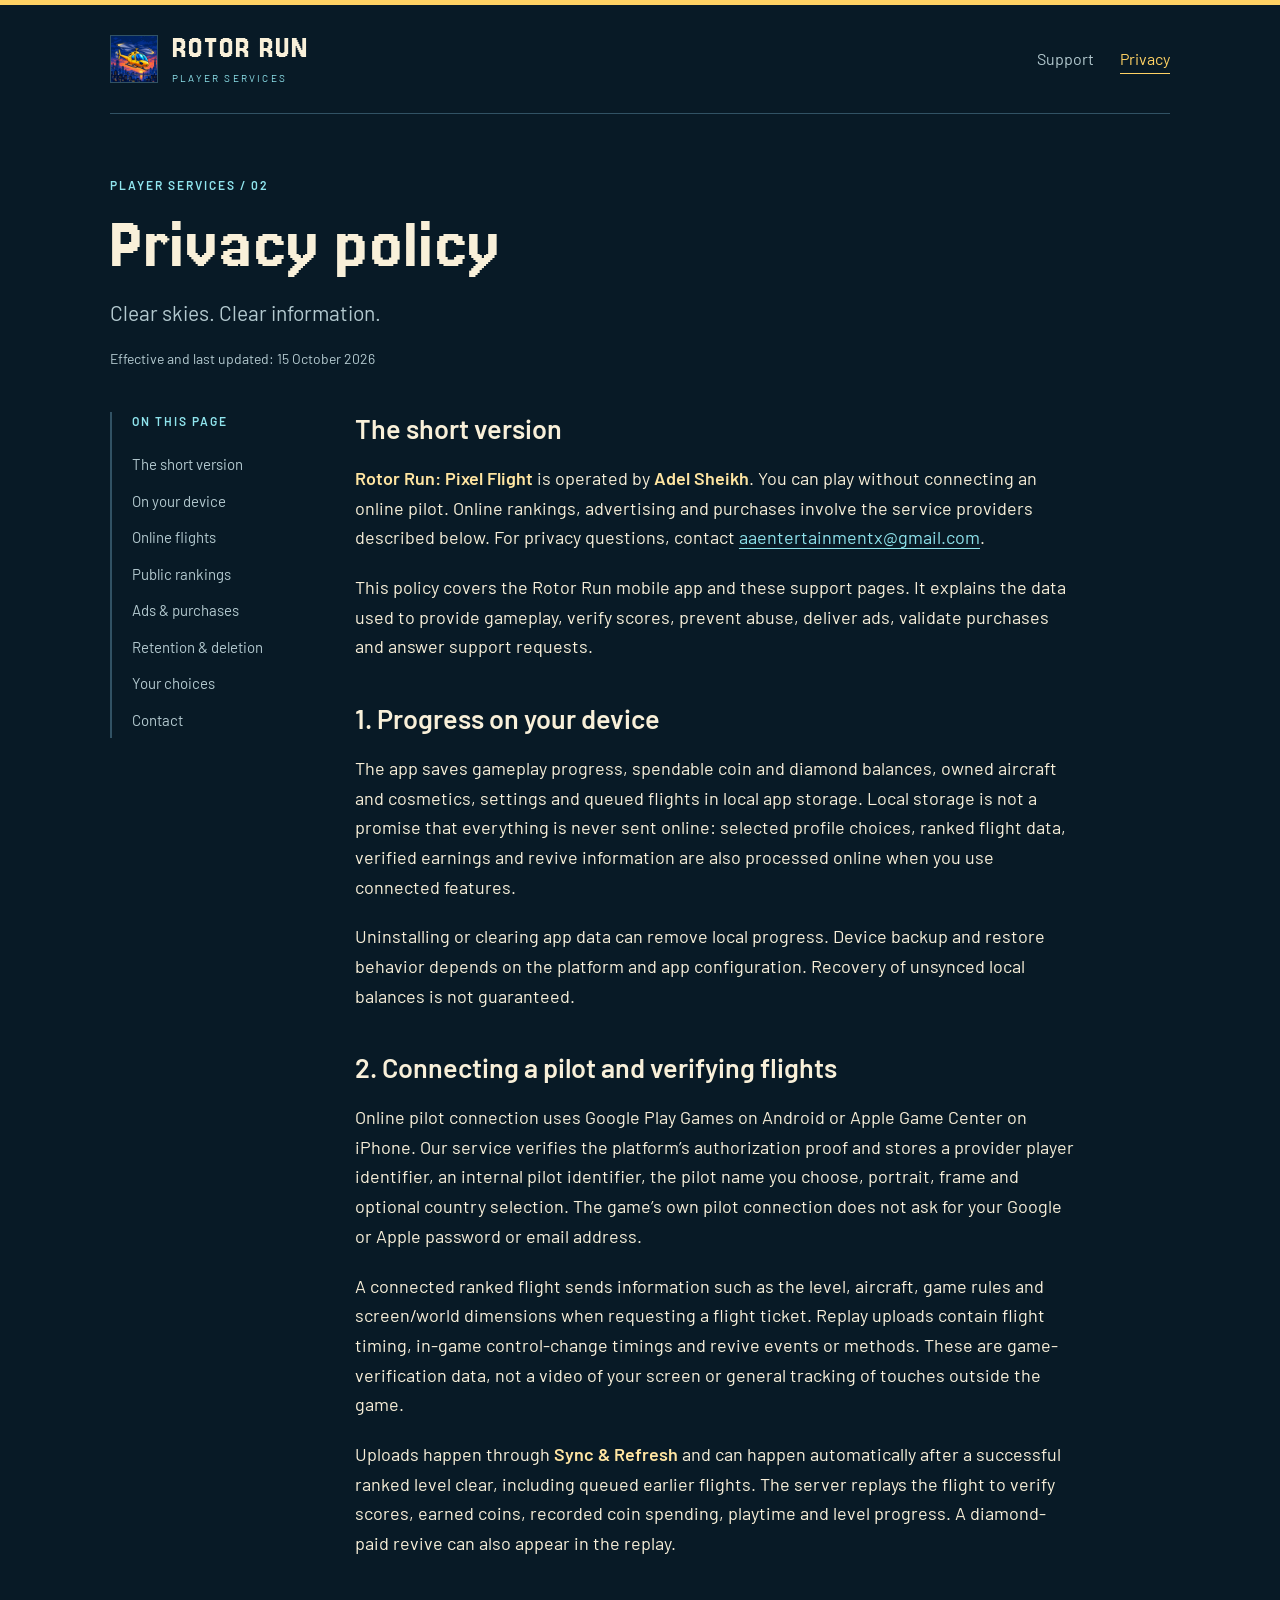
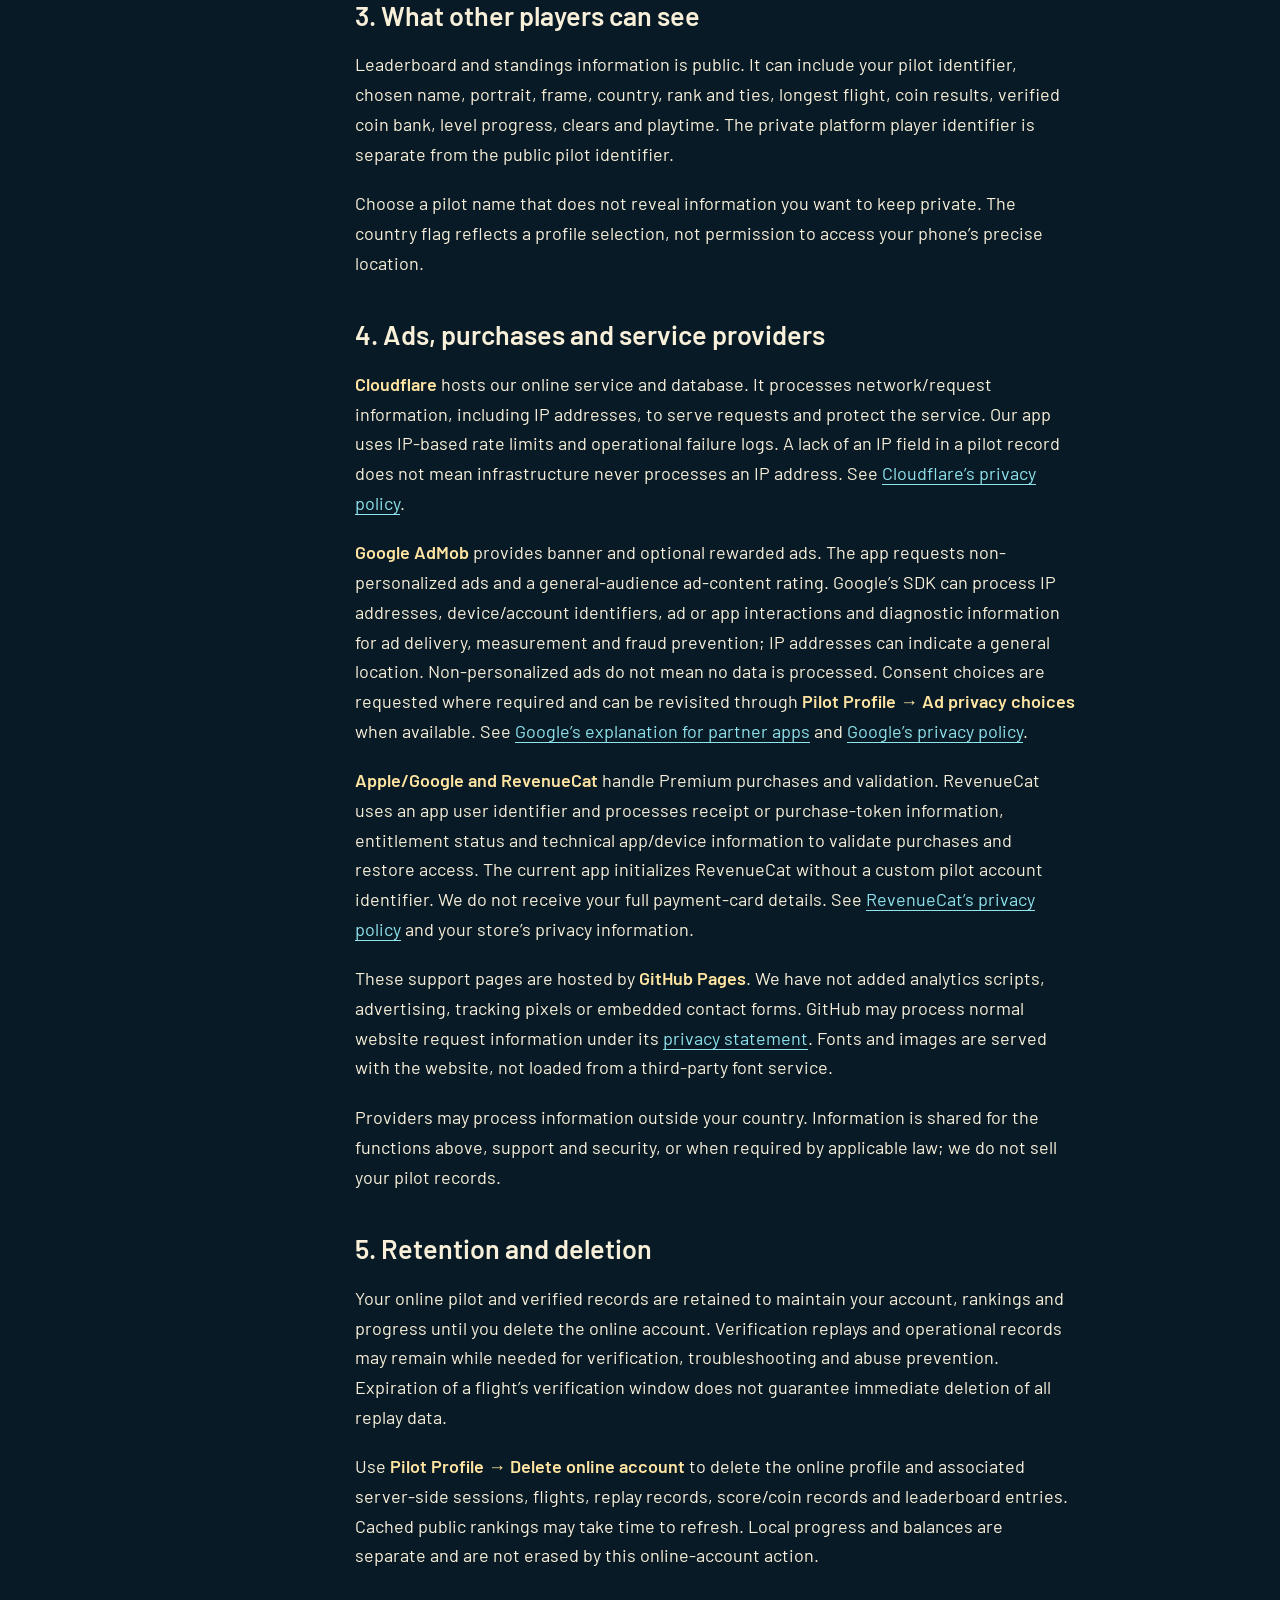
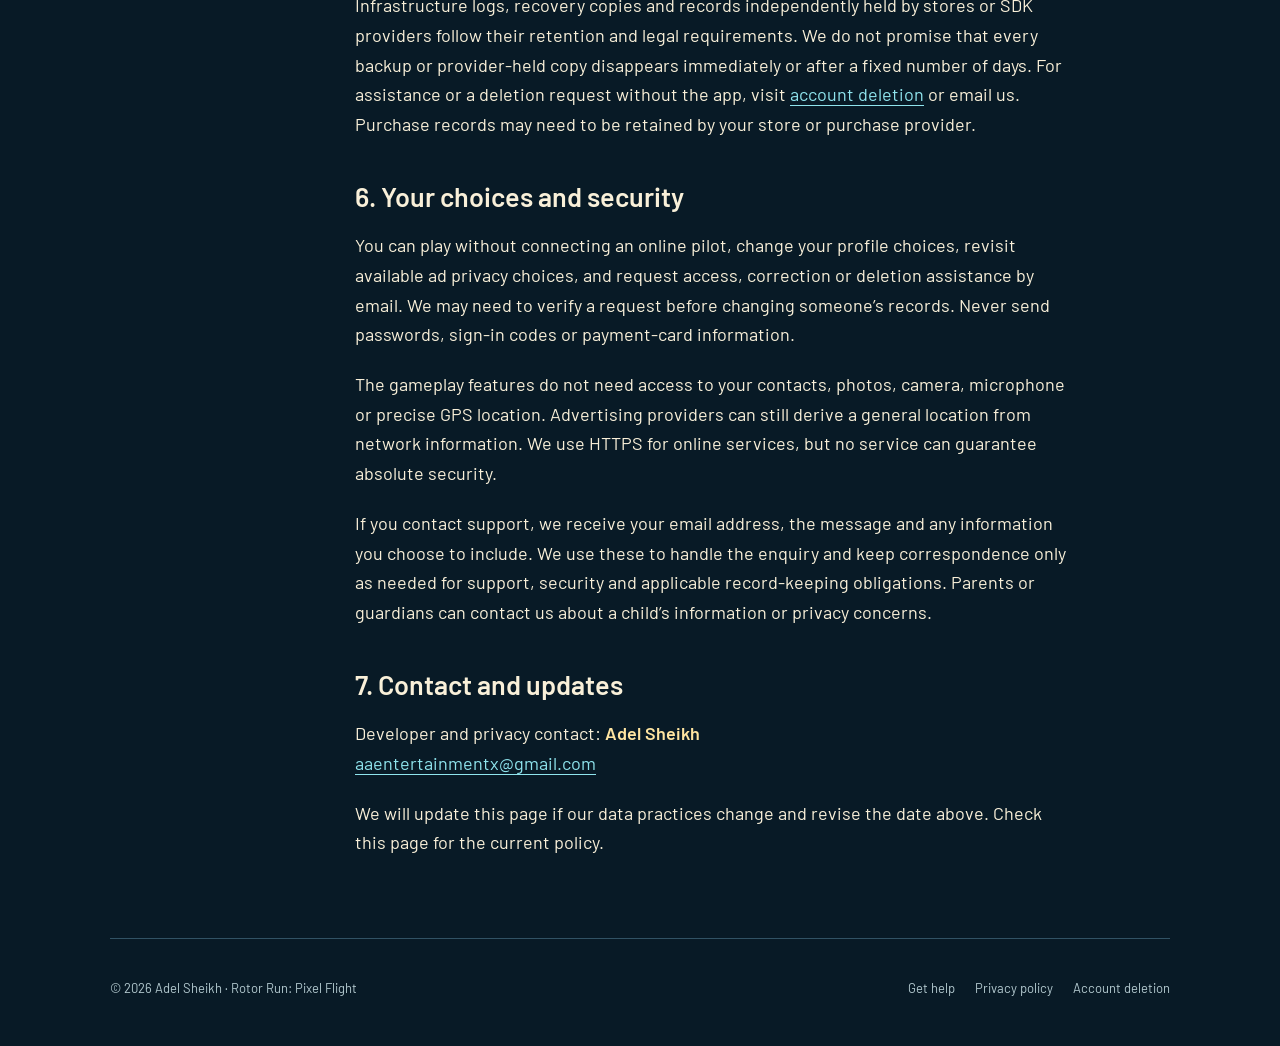
==== privacy/index.html @ ec8741ed "site: publish Rotor Run privacy and player support pages" ====
<!doctype html>
<html lang="en"><head><meta charset="utf-8"><meta name="viewport" content="width=device-width, initial-scale=1">
<meta name="description" content="How Rotor Run: Pixel Flight handles local progress, online pilot data, ads, purchases, retention and deletion."><meta name="referrer" content="no-referrer">
<meta http-equiv="Content-Security-Policy" content="default-src 'none'; img-src 'self'; style-src 'self'; font-src 'self'; base-uri 'none'; form-action 'none'">
<meta name="theme-color" content="#0a1e2b"><title>Privacy policy · Rotor Run</title>
<link rel="icon" type="image/png" href="../assets/icon-120.png"><link rel="stylesheet" href="../assets/site.css">
</head><body><a class="skip" href="#main">Skip to content</a><div class="shell"><header class="masthead"><a class="brand" href="../index.html"><img src="../assets/icon-120.png" width="48" height="48" alt=""><span>ROTOR RUN<small>PLAYER SERVICES</small></span></a><nav aria-label="Main navigation"><a href="../support/">Support</a><a aria-current="page" href="../privacy/">Privacy</a></nav></header><main id="main">
<div class="page-heading"><p class="eyebrow">PLAYER SERVICES / 02</p><h1>Privacy policy</h1><p class="lede">Clear skies. Clear information.</p><p class="meta">Effective and last updated: 15 October 2026</p></div>
<div class="policy-layout"><aside class="toc" aria-label="On this page"><p class="eyebrow">ON THIS PAGE</p><a href="#overview">The short version</a><a href="#local">On your device</a><a href="#online">Online flights</a><a href="#public">Public rankings</a><a href="#providers">Ads &amp; purchases</a><a href="#retention">Retention &amp; deletion</a><a href="#choices">Your choices</a><a href="#contact">Contact</a></aside><article class="article">
<section id="overview"><h2>The short version</h2><p><strong>Rotor Run: Pixel Flight</strong> is operated by <strong>Adel Sheikh</strong>. You can play without connecting an online pilot. Online rankings, advertising and purchases involve the service providers described below. For privacy questions, contact <a href="mailto:aaentertainmentx@gmail.com?subject=Rotor%20Run%20%E2%80%94%20Privacy%20enquiry">aaentertainmentx@gmail.com</a>.</p><p>This policy covers the Rotor Run mobile app and these support pages. It explains the data used to provide gameplay, verify scores, prevent abuse, deliver ads, validate purchases and answer support requests.</p></section>
<section id="local"><h2>1. Progress on your device</h2><p>The app saves gameplay progress, spendable coin and diamond balances, owned aircraft and cosmetics, settings and queued flights in local app storage. Local storage is not a promise that everything is never sent online: selected profile choices, ranked flight data, verified earnings and revive information are also processed online when you use connected features.</p><p>Uninstalling or clearing app data can remove local progress. Device backup and restore behavior depends on the platform and app configuration. Recovery of unsynced local balances is not guaranteed.</p></section>
<section id="online"><h2>2. Connecting a pilot and verifying flights</h2><p>Online pilot connection uses Google Play Games on Android or Apple Game Center on iPhone. Our service verifies the platform’s authorization proof and stores a provider player identifier, an internal pilot identifier, the pilot name you choose, portrait, frame and optional country selection. The game’s own pilot connection does not ask for your Google or Apple password or email address.</p><p>A connected ranked flight sends information such as the level, aircraft, game rules and screen/world dimensions when requesting a flight ticket. Replay uploads contain flight timing, in-game control-change timings and revive events or methods. These are game-verification data, not a video of your screen or general tracking of touches outside the game.</p><p>Uploads happen through <strong>Sync &amp; Refresh</strong> and can happen automatically after a successful ranked level clear, including queued earlier flights. The server replays the flight to verify scores, earned coins, recorded coin spending, playtime and level progress. A diamond-paid revive can also appear in the replay.</p></section>
<section id="public"><h2>3. What other players can see</h2><p>Leaderboard and standings information is public. It can include your pilot identifier, chosen name, portrait, frame, country, rank and ties, longest flight, coin results, verified coin bank, level progress, clears and playtime. The private platform player identifier is separate from the public pilot identifier.</p><p>Choose a pilot name that does not reveal information you want to keep private. The country flag reflects a profile selection, not permission to access your phone’s precise location.</p></section>
<section id="providers"><h2>4. Ads, purchases and service providers</h2><p><strong>Cloudflare</strong> hosts our online service and database. It processes network/request information, including IP addresses, to serve requests and protect the service. Our app uses IP-based rate limits and operational failure logs. A lack of an IP field in a pilot record does not mean infrastructure never processes an IP address. See <a href="https://www.cloudflare.com/privacypolicy/">Cloudflare’s privacy policy</a>.</p><p><strong>Google AdMob</strong> provides banner and optional rewarded ads. The app requests non-personalized ads and a general-audience ad-content rating. Google’s SDK can process IP addresses, device/account identifiers, ad or app interactions and diagnostic information for ad delivery, measurement and fraud prevention; IP addresses can indicate a general location. Non-personalized ads do not mean no data is processed. Consent choices are requested where required and can be revisited through <strong>Pilot Profile → Ad privacy choices</strong> when available. See <a href="https://policies.google.com/technologies/partner-sites">Google’s explanation for partner apps</a> and <a href="https://policies.google.com/privacy">Google’s privacy policy</a>.</p><p><strong>Apple/Google and RevenueCat</strong> handle Premium purchases and validation. RevenueCat uses an app user identifier and processes receipt or purchase-token information, entitlement status and technical app/device information to validate purchases and restore access. The current app initializes RevenueCat without a custom pilot account identifier. We do not receive your full payment-card details. See <a href="https://www.revenuecat.com/privacy">RevenueCat’s privacy policy</a> and your store’s privacy information.</p><p>These support pages are hosted by <strong>GitHub Pages</strong>. We have not added analytics scripts, advertising, tracking pixels or embedded contact forms. GitHub may process normal website request information under its <a href="https://docs.github.com/en/site-policy/privacy-policies/github-general-privacy-statement">privacy statement</a>. Fonts and images are served with the website, not loaded from a third-party font service.</p><p>Providers may process information outside your country. Information is shared for the functions above, support and security, or when required by applicable law; we do not sell your pilot records.</p></section>
<section id="retention"><h2>5. Retention and deletion</h2><p>Your online pilot and verified records are retained to maintain your account, rankings and progress until you delete the online account. Verification replays and operational records may remain while needed for verification, troubleshooting and abuse prevention. Expiration of a flight’s verification window does not guarantee immediate deletion of all replay data.</p><p>Use <strong>Pilot Profile → Delete online account</strong> to delete the online profile and associated server-side sessions, flights, replay records, score/coin records and leaderboard entries. Cached public rankings may take time to refresh. Local progress and balances are separate and are not erased by this online-account action.</p><p>Infrastructure logs, recovery copies and records independently held by stores or SDK providers follow their retention and legal requirements. We do not promise that every backup or provider-held copy disappears immediately or after a fixed number of days. For assistance or a deletion request without the app, visit <a href="../account-deletion/">account deletion</a> or email us. Purchase records may need to be retained by your store or purchase provider.</p></section>
<section id="choices"><h2>6. Your choices and security</h2><p>You can play without connecting an online pilot, change your profile choices, revisit available ad privacy choices, and request access, correction or deletion assistance by email. We may need to verify a request before changing someone’s records. Never send passwords, sign-in codes or payment-card information.</p><p>The gameplay features do not need access to your contacts, photos, camera, microphone or precise GPS location. Advertising providers can still derive a general location from network information. We use HTTPS for online services, but no service can guarantee absolute security.</p><p>If you contact support, we receive your email address, the message and any information you choose to include. We use these to handle the enquiry and keep correspondence only as needed for support, security and applicable record-keeping obligations. Parents or guardians can contact us about a child’s information or privacy concerns.</p></section>
<section id="contact"><h2>7. Contact and updates</h2><p>Developer and privacy contact: <strong>Adel Sheikh</strong><br><a href="mailto:aaentertainmentx@gmail.com?subject=Rotor%20Run%20%E2%80%94%20Privacy%20enquiry">aaentertainmentx@gmail.com</a></p><p>We will update this page if our data practices change and revise the date above. Check this page for the current policy.</p></section>
</article></div>
</main><footer><p>© 2026 Adel Sheikh · Rotor Run: Pixel Flight</p><nav aria-label="Footer"><a href="../support/">Get help</a><a href="../privacy/">Privacy policy</a><a href="../account-deletion/">Account deletion</a></nav></footer></div></body></html>
---- assets/site.css ----
@font-face{font-family:Barlow;src:url("Barlow-Regular.ttf") format("truetype");font-style:normal;font-weight:400;font-display:swap}
@font-face{font-family:Barlow;src:url("Barlow-Semibold.ttf") format("truetype");font-style:normal;font-weight:600 800;font-display:swap}
@font-face{font-family:Jersey;src:url("Jersey20-Regular.ttf") format("truetype");font-style:normal;font-weight:400;font-display:swap}
:root{color-scheme:dark;--bg:#081a26;--panel:#102b3b;--line:#315264;--text:#f9f0d9;--muted:#b3c9cf;--gold:#ffd264;--cyan:#8fe4ed}
*{box-sizing:border-box}html{scroll-behavior:smooth;scroll-padding-top:24px}
body{margin:0;background:var(--bg);color:var(--text);font:18px/1.65 Barlow,Georgia,serif;border-top:5px solid var(--gold)}
.shell{max-width:1140px;padding:0 40px;margin:auto}
a{color:var(--cyan);text-underline-offset:4px;text-decoration-thickness:1px}
a:hover{color:var(--gold)}a:focus-visible,summary:focus-visible{outline:3px solid var(--gold);outline-offset:5px}
.skip{position:absolute;top:-100px;left:16px;padding:12px;background:var(--gold);color:var(--bg);z-index:10}
.skip:focus{top:12px}.masthead{display:flex;align-items:center;justify-content:space-between;gap:24px;padding:27px 0;border-bottom:1px solid var(--line)}
.brand{display:flex;align-items:center;gap:14px;text-decoration:none;color:var(--text);line-height:1;font:32px/1 Jersey,Georgia,serif;letter-spacing:1px}
.brand img{border:1px solid var(--line)}.brand small{display:block;font:10px/1.5 Barlow,Georgia,serif;letter-spacing:2.2px;color:var(--cyan);margin-top:7px}
nav{display:flex;gap:26px;flex-wrap:wrap}nav a{display:flex;min-height:44px;align-items:center;color:var(--muted);font-size:16px;text-decoration:none}
nav a[aria-current]{color:var(--gold);text-decoration:underline;text-underline-offset:8px}
h1,h2,h3,p,figure{margin:0}h1{font:72px/.98 Jersey,Georgia,serif;font-weight:400;letter-spacing:.3px;text-wrap:balance}
h2{font-weight:600;font-size:27px;line-height:1.25}h3{font-size:22px;line-height:1.3}.eyebrow{font-size:12px;line-height:1.5;letter-spacing:2px;font-weight:600;color:var(--cyan)}
.hero{display:grid;grid-template-columns:1.3fr 1fr;gap:56px;align-items:center;padding:76px 0}
.hero .eyebrow{margin-bottom:22px}.lede{font-size:21px;line-height:1.55;color:var(--muted);max-width:43ch;margin-top:24px}
.button{display:inline-flex;align-items:center;justify-content:space-between;gap:30px;min-height:52px;padding:12px 22px;background:var(--gold);color:#122530;border:2px solid #ffe7a2;box-shadow:4px 4px 0 #000b10;font-weight:600;text-decoration:none;margin-top:28px}
.button:hover{background:#ffe29a;color:#122530;box-shadow:2px 2px 0 #000b10}.button span{font-size:23px;line-height:1}
.hero-art{text-align:center;padding:20px;position:relative;border:1px solid var(--line);background:#102636}
.hero-art:before,.hero-art:after{content:"";position:absolute;width:14px;height:14px;border:3px solid var(--gold)}
.hero-art:before{top:-2px;left:-2px;border-right:0;border-bottom:0}.hero-art:after{bottom:-2px;right:-2px;border-left:0;border-top:0}
.hero-art img{display:block;max-width:100%;height:auto;width:100%;image-rendering:auto}
figcaption{font:12px/1.5 Barlow,Georgia,serif;letter-spacing:2px;color:var(--cyan);margin-top:16px}
.section-rule{display:flex;justify-content:space-between;border-top:1px solid var(--line);padding-top:18px;color:var(--muted);font-size:11px;letter-spacing:2px}
.routes{display:grid;grid-template-columns:repeat(3,1fr);gap:0;margin:25px 0 60px;border:1px solid var(--line)}
.route{display:block;min-height:260px;padding:28px;text-decoration:none;color:var(--text);border-right:1px solid var(--line);transition:background .15s}
.route:last-child{border:0}.route:hover{color:var(--text);background:var(--panel)}.route-num{color:var(--gold);font:28px/1 Jersey,Georgia,serif}
.route h2{margin:22px 0 14px;font-size:25px}.route p{color:var(--muted);font-size:17px}.route-link{display:block;margin-top:23px;color:var(--cyan);font-size:15px}
.contact-strip{display:flex;align-items:center;justify-content:space-between;gap:24px;padding:28px;border-left:4px solid var(--gold);background:var(--panel);margin:48px 0 70px}
.contact-strip h2{font-size:23px;margin:9px 0}.contact-strip p{font-size:16px;color:var(--muted)}.contact-strip a{overflow-wrap:anywhere}
.page-heading{padding:62px 0 42px}.page-heading h1{margin-top:16px}.page-heading .lede{margin-top:16px}
.meta{font-size:14px;color:var(--muted);margin-top:18px}.contact-panel{display:flex;align-items:center;justify-content:space-between;gap:25px;padding:30px;background:var(--panel);border:1px solid var(--line);border-top:3px solid var(--gold);margin-bottom:46px}
.contact-panel h2{margin:14px 0 10px}.contact-panel p{color:var(--muted)}.contact-panel .button{margin-top:0;white-space:nowrap}
.status-dot{display:inline-block;width:8px;height:8px;background:var(--gold);margin-right:9px}.email{display:inline-block;margin-top:14px;overflow-wrap:anywhere}
.article{max-width:72ch}.article h2{color:var(--text);margin-bottom:18px}.article p{margin:0 0 20px}.article section{margin-bottom:40px}
.article ul,.article ol{padding-left:24px}.article strong{color:#ffe5a1;font-weight:600}.narrow{max-width:72ch}
.policy-layout{display:grid;grid-template-columns:190px minmax(0,1fr);gap:55px;align-items:start}
.toc{position:sticky;top:24px;border-left:2px solid var(--line);padding-left:20px}
.toc p{margin-bottom:16px}.toc a{display:block;font-size:15px;min-height:36px;line-height:1.5;padding:7px 0;color:var(--muted);text-decoration:none}.toc a:hover{color:var(--gold)}
.faq{max-width:none}.faq>h2{margin-bottom:23px}.faq details{border-top:1px solid var(--line);padding:0}
.faq details:last-child{border-bottom:1px solid var(--line)}summary{position:relative;cursor:pointer;min-height:64px;padding:20px 35px 20px 0;font-weight:600;color:var(--text)}
details[open] summary{color:var(--gold)}details p{max-width:73ch;color:var(--muted)}details p:last-child{padding-bottom:8px}
.note{background:#102636;padding:28px;border-left:3px solid var(--cyan);margin:40px 0 64px;max-width:75ch}
.note h2{font-size:22px;margin-bottom:14px}.note p{margin:0 0 12px;color:var(--muted)}.note p:last-child{margin-bottom:0}
.steps li{padding:7px 0}footer{border-top:1px solid var(--line);padding:28px 0 35px;margin-top:40px;display:flex;justify-content:space-between;align-items:center;gap:20px}
footer p{font-size:13px;color:var(--muted)}footer nav{gap:20px}footer a{font-size:13px}
@media(max-width:900px){.shell{padding:0 24px}.hero{gap:30px}.hero h1{font-size:60px}.contact-strip{align-items:flex-start;flex-direction:column}.policy-layout{grid-template-columns:155px minmax(0,1fr);gap:25px}.route{padding:23px}.contact-panel{align-items:flex-start;flex-direction:column}}
@media(max-width:600px){body{font-size:17px}.shell{padding:0 20px}.masthead{padding:20px 0;gap:16px;flex-wrap:wrap}.brand{font-size:29px}.brand img{width:43px;height:43px}.masthead nav{gap:24px}.masthead nav a{font-size:15px;min-height:38px}.hero{grid-template-columns:1fr;gap:36px;padding:44px 0}.hero h1,h1{font-size:56px}.hero-art{max-width:300px;justify-self:center;width:100%}.lede{font-size:19px}.routes{grid-template-columns:1fr;margin-bottom:40px}.route{min-height:0;border-right:0;border-bottom:1px solid var(--line);padding:26px}.route h2{margin:12px 0}.route-link{margin-top:15px}.contact-strip{padding:23px;margin-bottom:44px}.page-heading{padding:42px 0 32px}.contact-panel{padding:22px}.email{font-size:17px}.policy-layout{grid-template-columns:1fr;gap:35px}.toc{position:static}.toc a{display:inline-block;min-height:44px;margin-right:18px}.article h2{font-size:24px}.article section{margin-bottom:32px}.note{padding:23px}footer{align-items:flex-start;flex-direction:column}footer nav{gap:20px}.button{font-size:16px;gap:22px}.contact-panel .button{white-space:normal}}
@media(prefers-reduced-motion:reduce){html{scroll-behavior:auto}.route{transition:none}}
@media print{body{background:white;color:black;border:0}.shell{max-width:none}.masthead,.toc,footer,.skip{display:none}.policy-layout{display:block}h1,h2,.article strong,a,.meta{color:black}.page-heading{padding:0 0 24px}.article{max-width:none}}
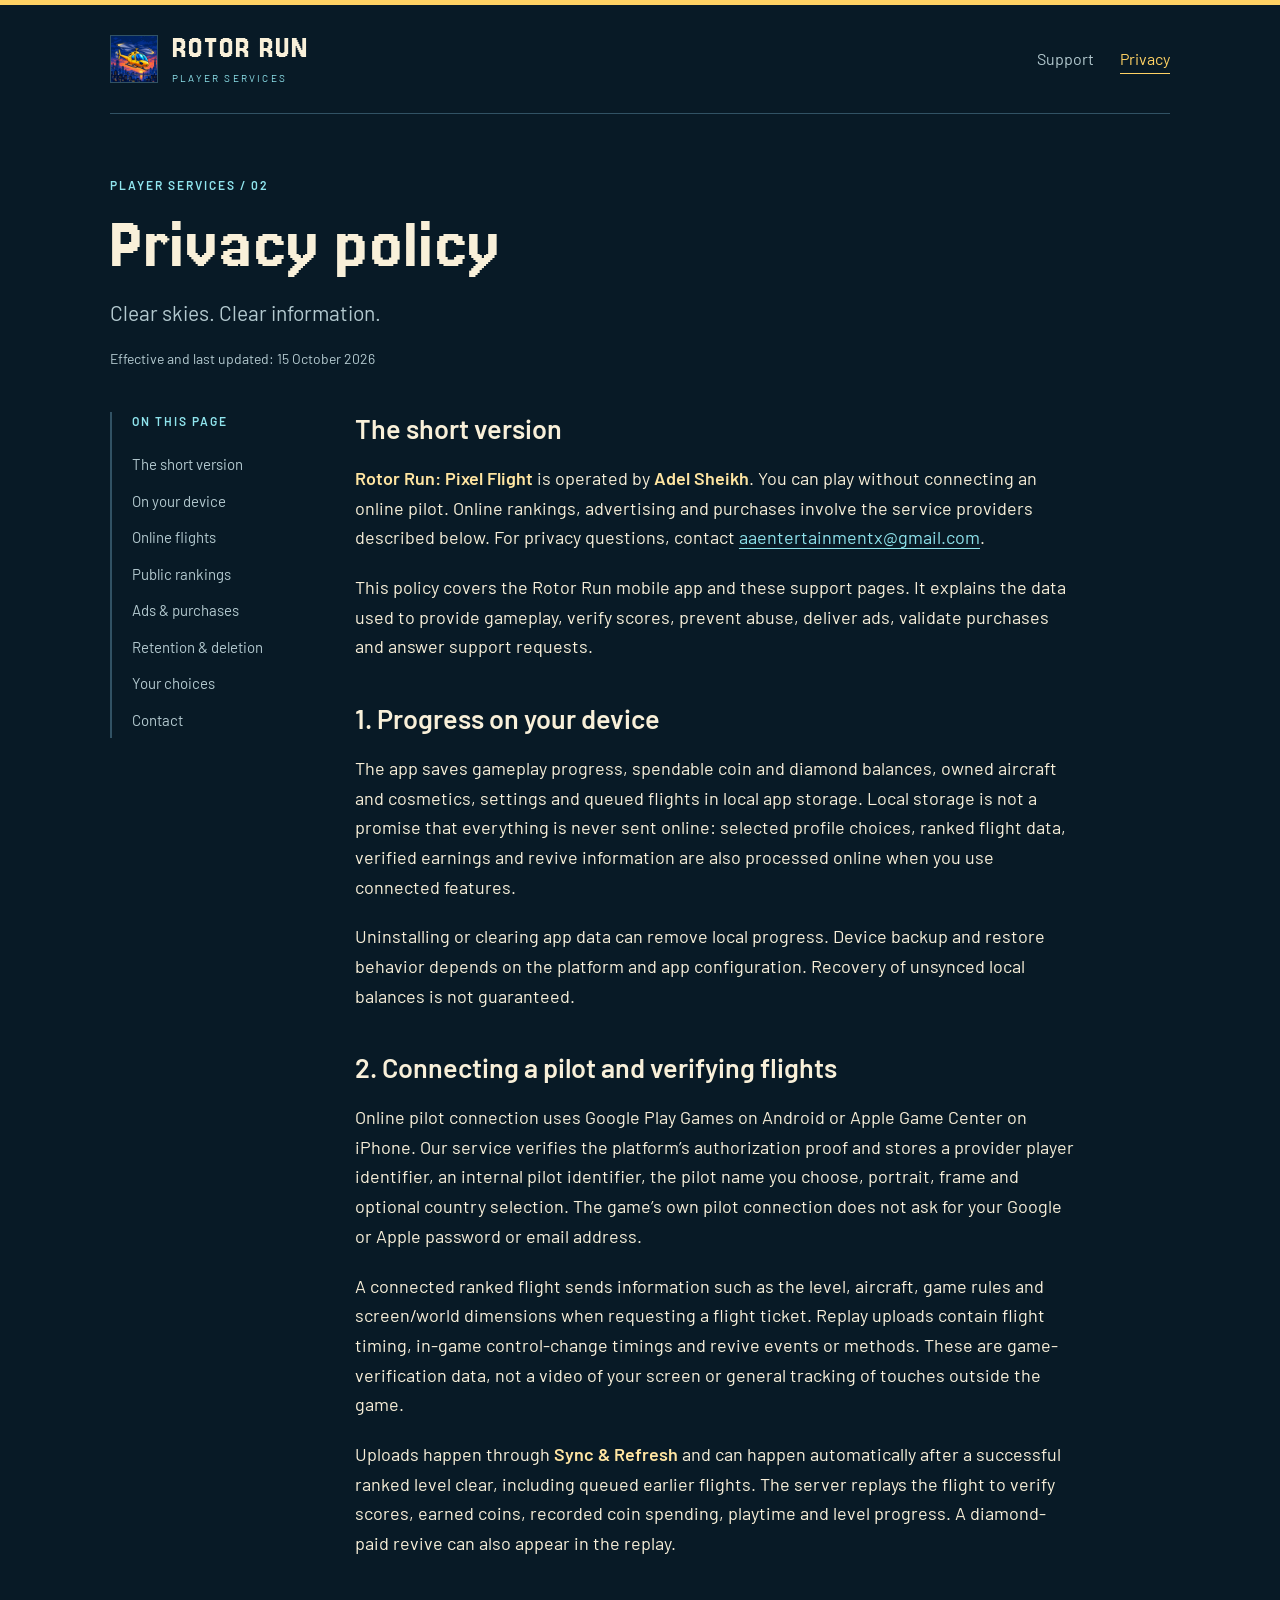
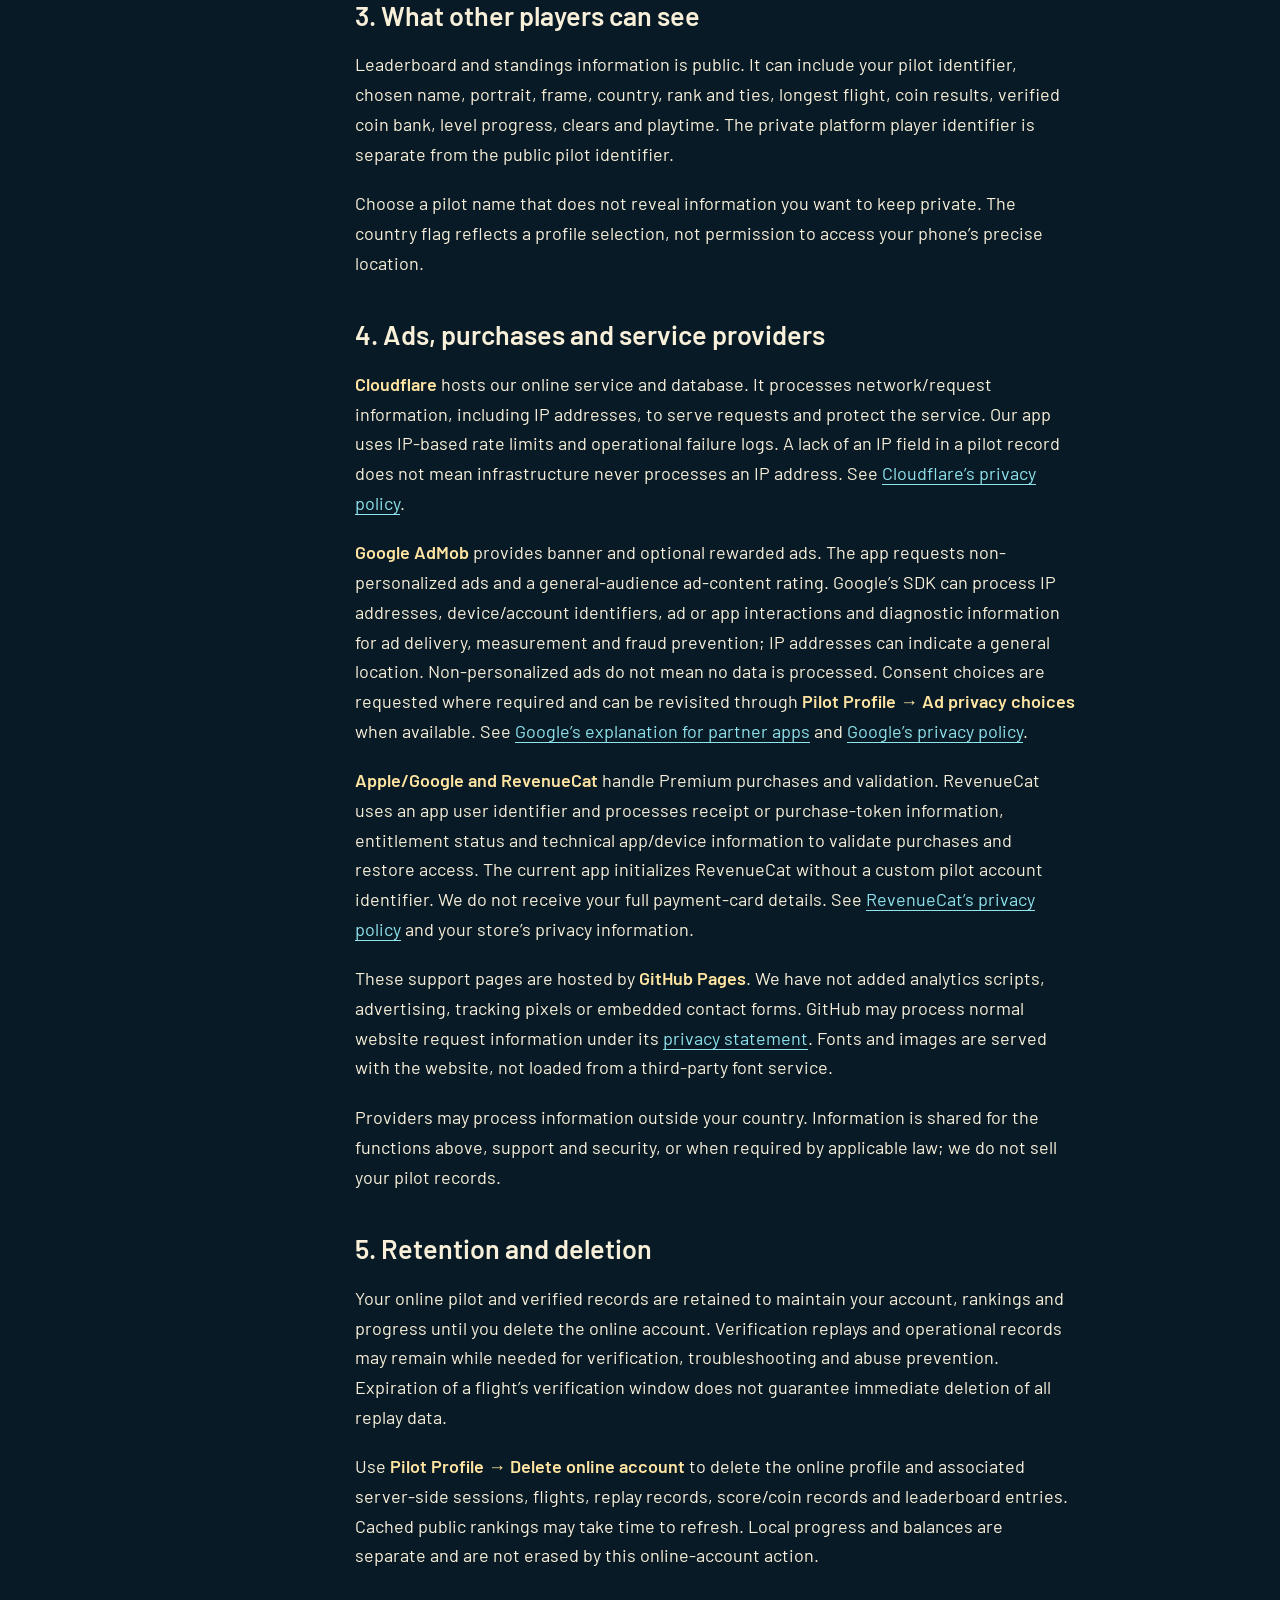
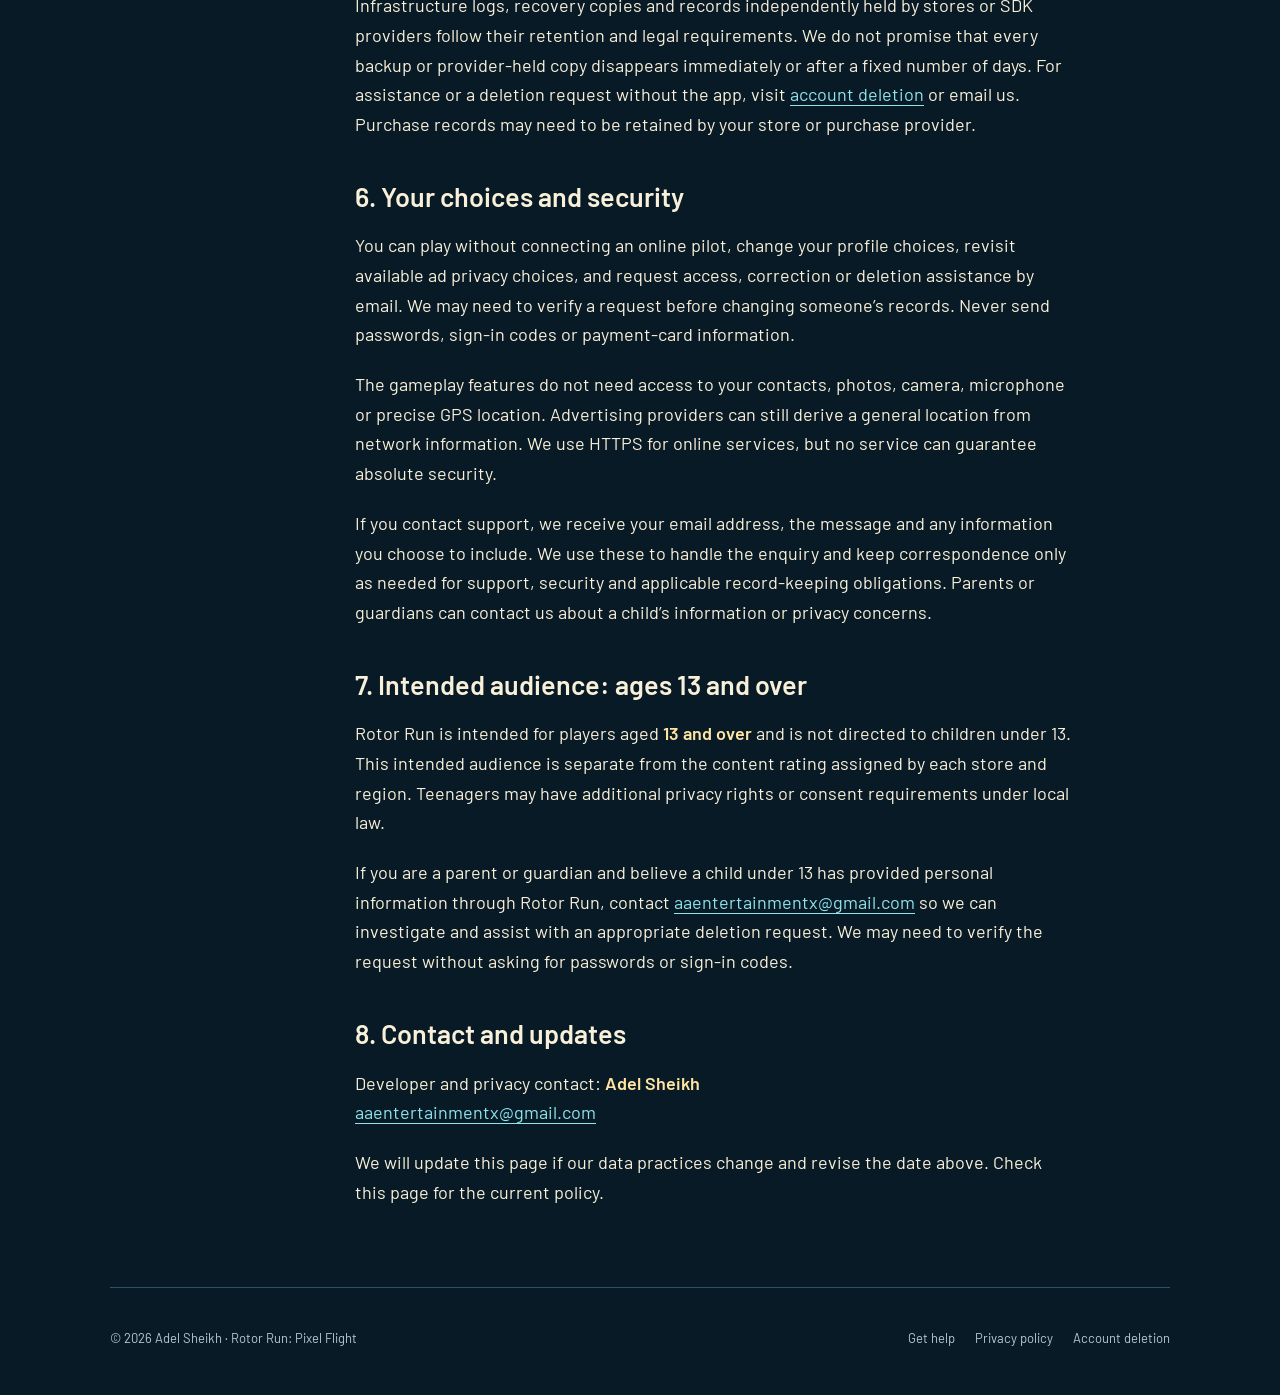
==== commit b60d3ec7: "site: clarify owner-approved 13+ intended audience" ====
--- a/privacy/index.html
+++ b/privacy/index.html
@@ -14,6 +14,7 @@
 <section id="providers"><h2>4. Ads, purchases and service providers</h2><p><strong>Cloudflare</strong> hosts our online service and database. It processes network/request information, including IP addresses, to serve requests and protect the service. Our app uses IP-based rate limits and operational failure logs. A lack of an IP field in a pilot record does not mean infrastructure never processes an IP address. See <a href="https://www.cloudflare.com/privacypolicy/">Cloudflare’s privacy policy</a>.</p><p><strong>Google AdMob</strong> provides banner and optional rewarded ads. The app requests non-personalized ads and a general-audience ad-content rating. Google’s SDK can process IP addresses, device/account identifiers, ad or app interactions and diagnostic information for ad delivery, measurement and fraud prevention; IP addresses can indicate a general location. Non-personalized ads do not mean no data is processed. Consent choices are requested where required and can be revisited through <strong>Pilot Profile → Ad privacy choices</strong> when available. See <a href="https://policies.google.com/technologies/partner-sites">Google’s explanation for partner apps</a> and <a href="https://policies.google.com/privacy">Google’s privacy policy</a>.</p><p><strong>Apple/Google and RevenueCat</strong> handle Premium purchases and validation. RevenueCat uses an app user identifier and processes receipt or purchase-token information, entitlement status and technical app/device information to validate purchases and restore access. The current app initializes RevenueCat without a custom pilot account identifier. We do not receive your full payment-card details. See <a href="https://www.revenuecat.com/privacy">RevenueCat’s privacy policy</a> and your store’s privacy information.</p><p>These support pages are hosted by <strong>GitHub Pages</strong>. We have not added analytics scripts, advertising, tracking pixels or embedded contact forms. GitHub may process normal website request information under its <a href="https://docs.github.com/en/site-policy/privacy-policies/github-general-privacy-statement">privacy statement</a>. Fonts and images are served with the website, not loaded from a third-party font service.</p><p>Providers may process information outside your country. Information is shared for the functions above, support and security, or when required by applicable law; we do not sell your pilot records.</p></section>
 <section id="retention"><h2>5. Retention and deletion</h2><p>Your online pilot and verified records are retained to maintain your account, rankings and progress until you delete the online account. Verification replays and operational records may remain while needed for verification, troubleshooting and abuse prevention. Expiration of a flight’s verification window does not guarantee immediate deletion of all replay data.</p><p>Use <strong>Pilot Profile → Delete online account</strong> to delete the online profile and associated server-side sessions, flights, replay records, score/coin records and leaderboard entries. Cached public rankings may take time to refresh. Local progress and balances are separate and are not erased by this online-account action.</p><p>Infrastructure logs, recovery copies and records independently held by stores or SDK providers follow their retention and legal requirements. We do not promise that every backup or provider-held copy disappears immediately or after a fixed number of days. For assistance or a deletion request without the app, visit <a href="../account-deletion/">account deletion</a> or email us. Purchase records may need to be retained by your store or purchase provider.</p></section>
 <section id="choices"><h2>6. Your choices and security</h2><p>You can play without connecting an online pilot, change your profile choices, revisit available ad privacy choices, and request access, correction or deletion assistance by email. We may need to verify a request before changing someone’s records. Never send passwords, sign-in codes or payment-card information.</p><p>The gameplay features do not need access to your contacts, photos, camera, microphone or precise GPS location. Advertising providers can still derive a general location from network information. We use HTTPS for online services, but no service can guarantee absolute security.</p><p>If you contact support, we receive your email address, the message and any information you choose to include. We use these to handle the enquiry and keep correspondence only as needed for support, security and applicable record-keeping obligations. Parents or guardians can contact us about a child’s information or privacy concerns.</p></section>
-<section id="contact"><h2>7. Contact and updates</h2><p>Developer and privacy contact: <strong>Adel Sheikh</strong><br><a href="mailto:aaentertainmentx@gmail.com?subject=Rotor%20Run%20%E2%80%94%20Privacy%20enquiry">aaentertainmentx@gmail.com</a></p><p>We will update this page if our data practices change and revise the date above. Check this page for the current policy.</p></section>
+<section id="audience"><h2>7. Intended audience: ages 13 and over</h2><p>Rotor Run is intended for players aged <strong>13 and over</strong> and is not directed to children under 13. This intended audience is separate from the content rating assigned by each store and region. Teenagers may have additional privacy rights or consent requirements under local law.</p><p>If you are a parent or guardian and believe a child under 13 has provided personal information through Rotor Run, contact <a href="mailto:aaentertainmentx@gmail.com?subject=Rotor%20Run%20%E2%80%94%20Child%20privacy%20enquiry">aaentertainmentx@gmail.com</a> so we can investigate and assist with an appropriate deletion request. We may need to verify the request without asking for passwords or sign-in codes.</p></section>
+<section id="contact"><h2>8. Contact and updates</h2><p>Developer and privacy contact: <strong>Adel Sheikh</strong><br><a href="mailto:aaentertainmentx@gmail.com?subject=Rotor%20Run%20%E2%80%94%20Privacy%20enquiry">aaentertainmentx@gmail.com</a></p><p>We will update this page if our data practices change and revise the date above. Check this page for the current policy.</p></section>
 </article></div>
 </main><footer><p>© 2026 Adel Sheikh · Rotor Run: Pixel Flight</p><nav aria-label="Footer"><a href="../support/">Get help</a><a href="../privacy/">Privacy policy</a><a href="../account-deletion/">Account deletion</a></nav></footer></div></body></html>
